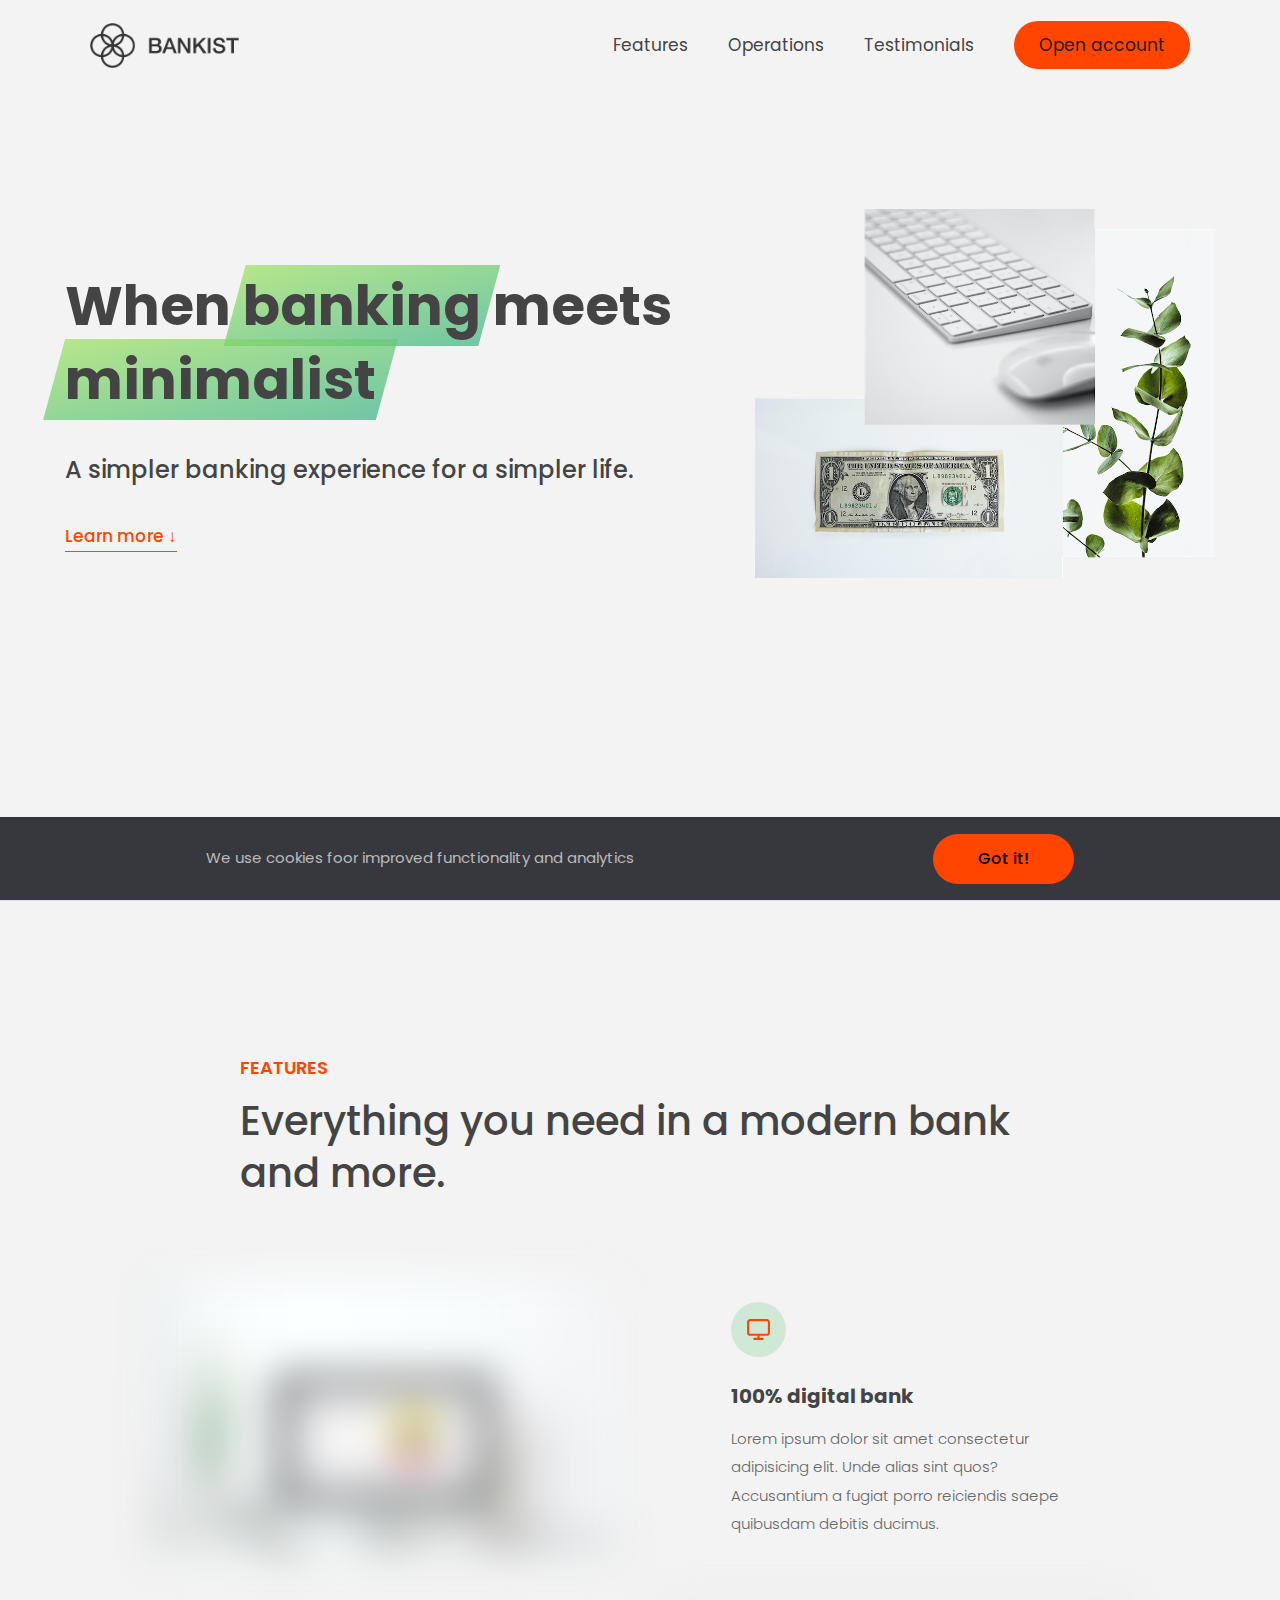
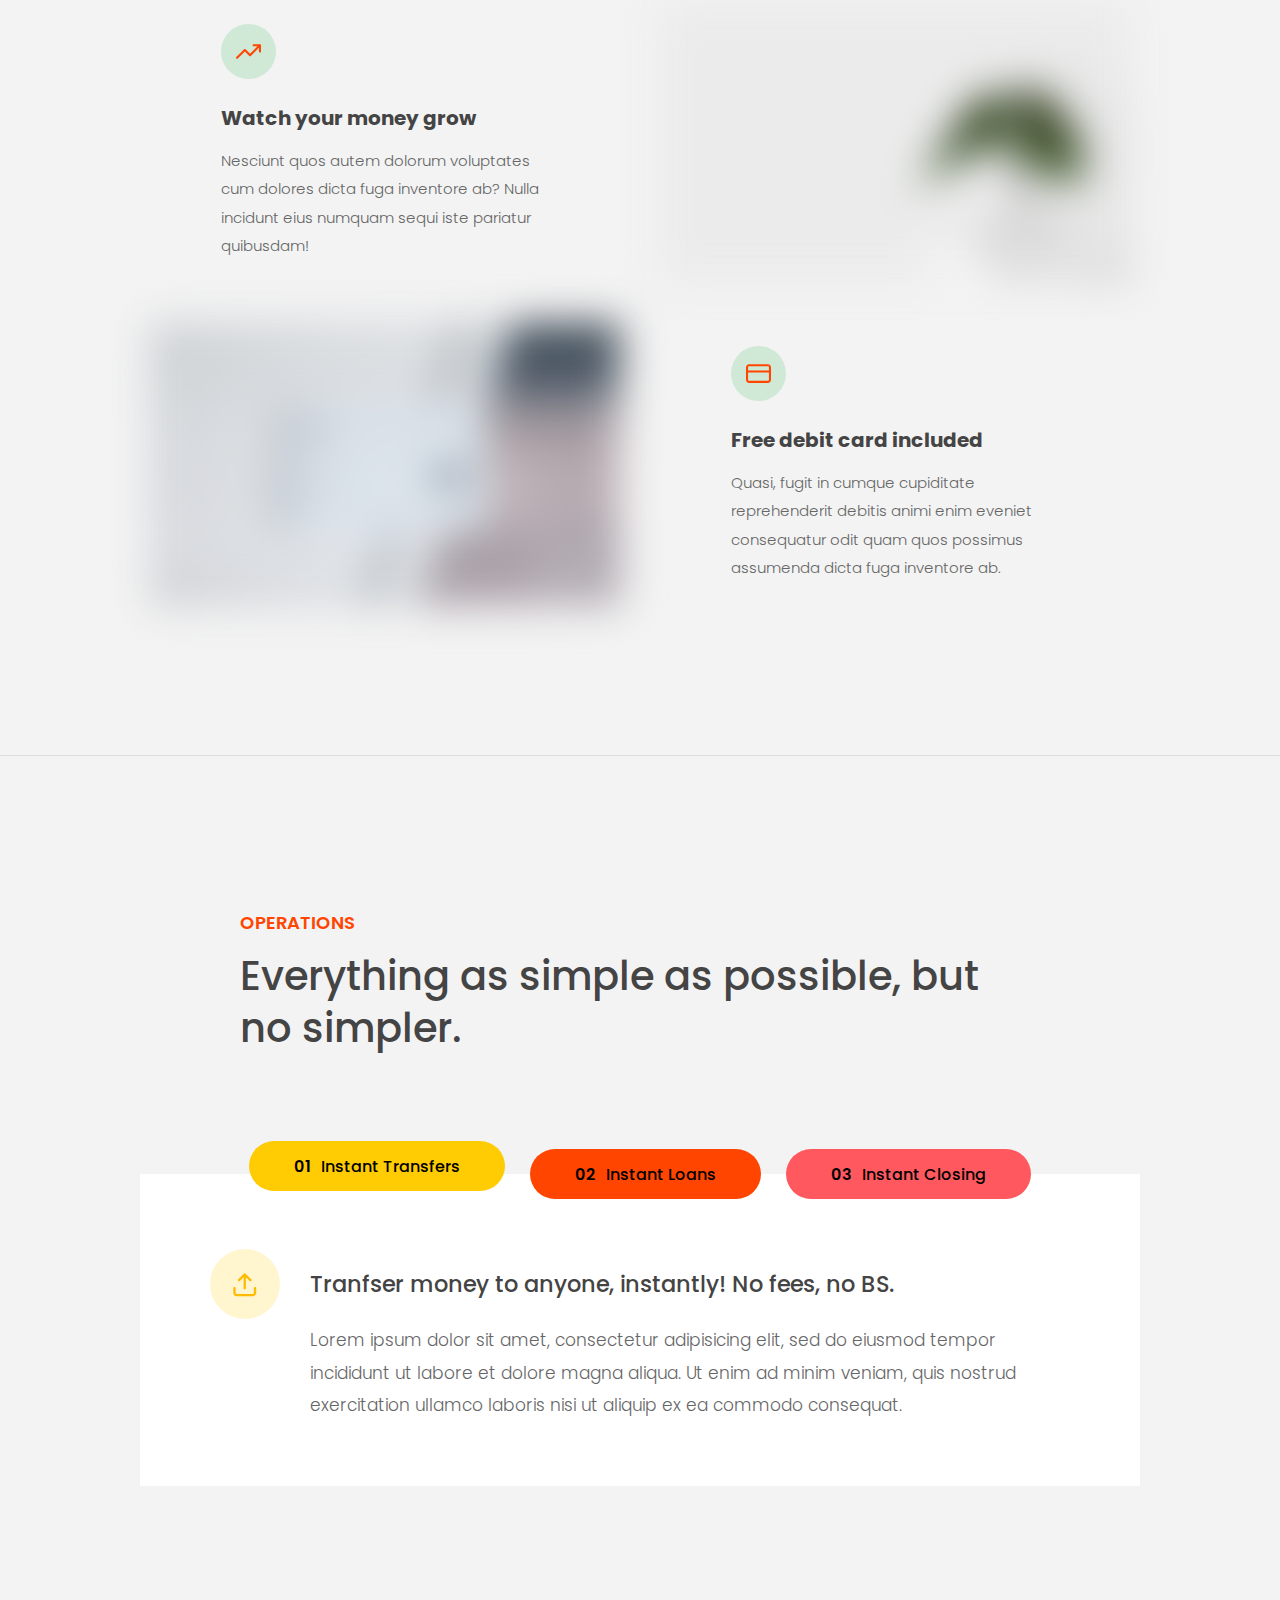
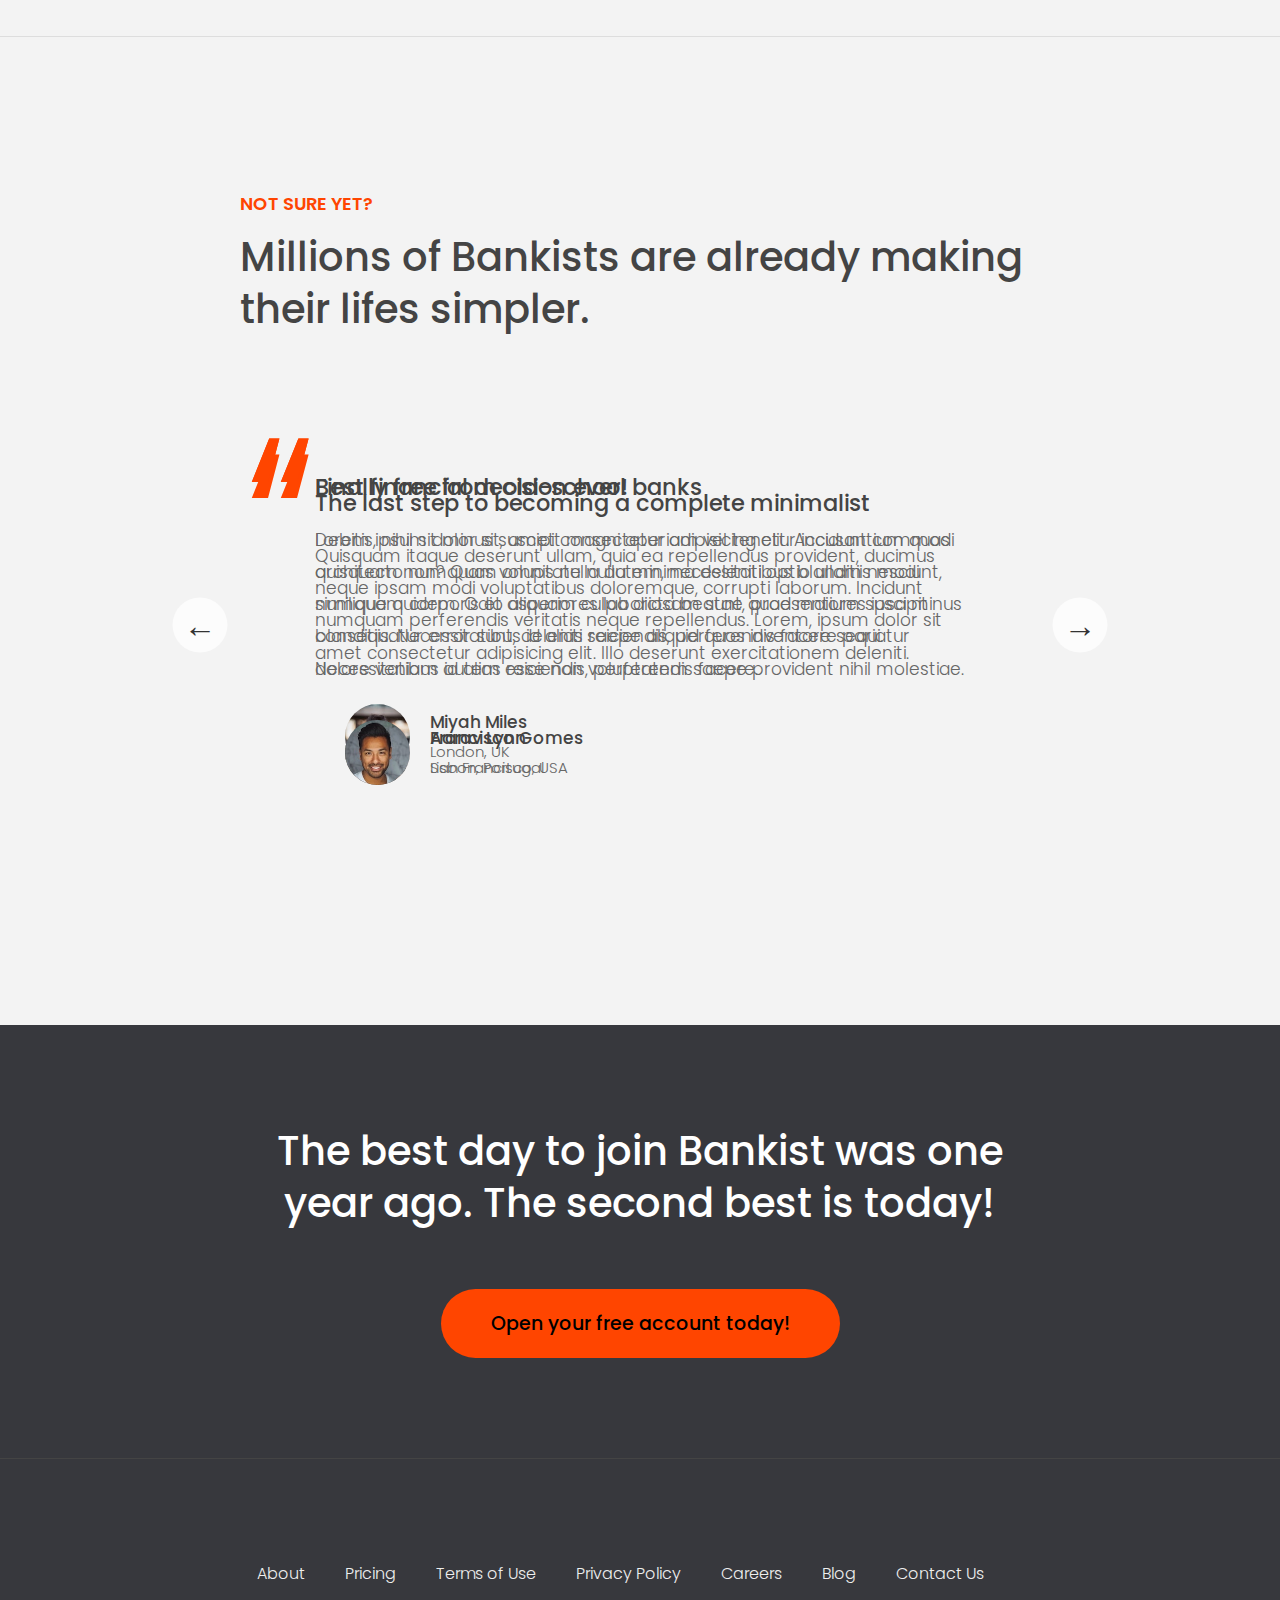
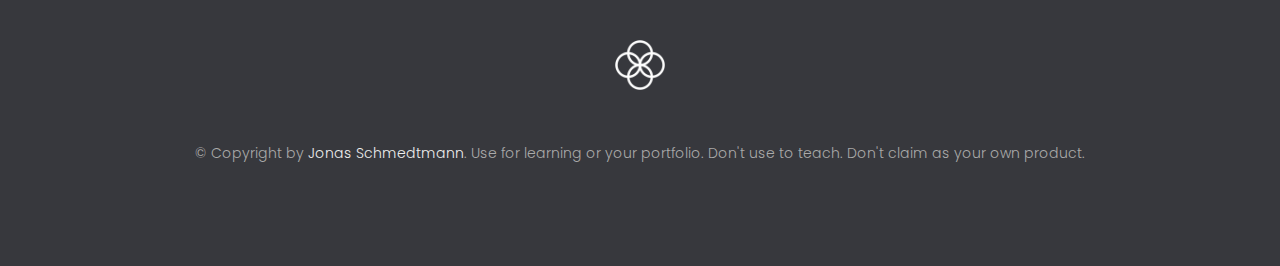
==== Bankist_website/index.html @ ef9509c8 "Adavanced DOM manipulation started" ====
<!DOCTYPE html>
<html lang="en">
  <head>
    <meta charset="UTF-8" />
    <meta name="viewport" content="width=device-width, initial-scale=1.0" />
    <meta http-equiv="X-UA-Compatible" content="ie=edge" />
    <link rel="shortcut icon" type="image/png" href="img/icon.png" />

    <link
      href="https://fonts.googleapis.com/css?family=Poppins:300,400,500,600&display=swap"
      rel="stylesheet"
    />
    <link rel="stylesheet" href="style.css" />
    <title>Bankist | When Banking meets Minimalist</title>
  </head>
  <body>
    <header class="header">
      <nav class="nav">
        <img
          src="img/logo.png"
          alt="Bankist logo"
          class="nav__logo"
          id="logo"
          designer="Ahmad"
          data-version-number="3.0"
        />
        <ul class="nav__links">
          <li class="nav__item">
            <a class="nav__link" href="#">Features</a>
          </li>
          <li class="nav__item">
            <a class="nav__link" href="#section--2">Operations</a>
          </li>
          <li class="nav__item">
            <a class="nav__link" href="#section--3">Testimonials</a>
          </li>
          <li class="nav__item">
            <a class="nav__link nav__link--btn btn--show-modal" href="#"
              >Open account</a
            >
          </li>
        </ul>
      </nav>

      <div class="header__title">
        <h1>
          When
          <!-- Green highlight effect -->
          <span class="highlight">banking</span>
          meets<br />
          <span class="highlight">minimalist</span>
        </h1>
        <h4>A simpler banking experience for a simpler life.</h4>
        <button class="btn--text btn--scroll-to">Learn more &DownArrow;</button>
        <img
          src="img/hero.png"
          class="header__img"
          alt="Minimalist bank items"
        />
      </div>
    </header>

    <section class="section" id="section--1">
      <div class="section__title">
        <h2 class="section__description">Features</h2>
        <h3 class="section__header">
          Everything you need in a modern bank and more.
        </h3>
      </div>

      <div class="features">
        <img
          src="img/digital-lazy.jpg"
          data-src="img/digital.jpg"
          alt="Computer"
          class="features__img lazy-img"
        />
        <div class="features__feature">
          <div class="features__icon">
            <svg>
              <use xlink:href="img/icons.svg#icon-monitor"></use>
            </svg>
          </div>
          <h5 class="features__header">100% digital bank</h5>
          <p>
            Lorem ipsum dolor sit amet consectetur adipisicing elit. Unde alias
            sint quos? Accusantium a fugiat porro reiciendis saepe quibusdam
            debitis ducimus.
          </p>
        </div>

        <div class="features__feature">
          <div class="features__icon">
            <svg>
              <use xlink:href="img/icons.svg#icon-trending-up"></use>
            </svg>
          </div>
          <h5 class="features__header">Watch your money grow</h5>
          <p>
            Nesciunt quos autem dolorum voluptates cum dolores dicta fuga
            inventore ab? Nulla incidunt eius numquam sequi iste pariatur
            quibusdam!
          </p>
        </div>
        <img
          src="img/grow-lazy.jpg"
          data-src="img/grow.jpg"
          alt="Plant"
          class="features__img lazy-img"
        />

        <img
          src="img/card-lazy.jpg"
          data-src="img/card.jpg"
          alt="Credit card"
          class="features__img lazy-img"
        />
        <div class="features__feature">
          <div class="features__icon">
            <svg>
              <use xlink:href="img/icons.svg#icon-credit-card"></use>
            </svg>
          </div>
          <h5 class="features__header">Free debit card included</h5>
          <p>
            Quasi, fugit in cumque cupiditate reprehenderit debitis animi enim
            eveniet consequatur odit quam quos possimus assumenda dicta fuga
            inventore ab.
          </p>
        </div>
      </div>
    </section>

    <section class="section" id="section--2">
      <div class="section__title">
        <h2 class="section__description">Operations</h2>
        <h3 class="section__header">
          Everything as simple as possible, but no simpler.
        </h3>
      </div>

      <div class="operations">
        <div class="operations__tab-container">
          <button
            class="btn operations__tab operations__tab--1 operations__tab--active"
            data-tab="1"
          >
            <span>01</span>Instant Transfers
          </button>
          <button class="btn operations__tab operations__tab--2" data-tab="2">
            <span>02</span>Instant Loans
          </button>
          <button class="btn operations__tab operations__tab--3" data-tab="3">
            <span>03</span>Instant Closing
          </button>
        </div>
        <div
          class="operations__content operations__content--1 operations__content--active"
        >
          <div class="operations__icon operations__icon--1">
            <svg>
              <use xlink:href="img/icons.svg#icon-upload"></use>
            </svg>
          </div>
          <h5 class="operations__header">
            Tranfser money to anyone, instantly! No fees, no BS.
          </h5>
          <p>
            Lorem ipsum dolor sit amet, consectetur adipisicing elit, sed do
            eiusmod tempor incididunt ut labore et dolore magna aliqua. Ut enim
            ad minim veniam, quis nostrud exercitation ullamco laboris nisi ut
            aliquip ex ea commodo consequat.
          </p>
        </div>

        <div class="operations__content operations__content--2">
          <div class="operations__icon operations__icon--2">
            <svg>
              <use xlink:href="img/icons.svg#icon-home"></use>
            </svg>
          </div>
          <h5 class="operations__header">
            Buy a home or make your dreams come true, with instant loans.
          </h5>
          <p>
            Duis aute irure dolor in reprehenderit in voluptate velit esse
            cillum dolore eu fugiat nulla pariatur. Excepteur sint occaecat
            cupidatat non proident, sunt in culpa qui officia deserunt mollit
            anim id est laborum.
          </p>
        </div>
        <div class="operations__content operations__content--3">
          <div class="operations__icon operations__icon--3">
            <svg>
              <use xlink:href="img/icons.svg#icon-user-x"></use>
            </svg>
          </div>
          <h5 class="operations__header">
            No longer need your account? No problem! Close it instantly.
          </h5>
          <p>
            Excepteur sint occaecat cupidatat non proident, sunt in culpa qui
            officia deserunt mollit anim id est laborum. Ut enim ad minim
            veniam, quis nostrud exercitation ullamco laboris nisi ut aliquip ex
            ea commodo consequat.
          </p>
        </div>
      </div>
    </section>

    <section class="section" id="section--3">
      <div class="section__title section__title--testimonials">
        <h2 class="section__description">Not sure yet?</h2>
        <h3 class="section__header">
          Millions of Bankists are already making their lifes simpler.
        </h3>
      </div>

      <div class="slider">
        <div class="slide slide--1">
          <div class="testimonial">
            <h5 class="testimonial__header">Best financial decision ever!</h5>
            <blockquote class="testimonial__text">
              Lorem ipsum dolor sit, amet consectetur adipisicing elit.
              Accusantium quas quisquam non? Quas voluptate nulla minima
              deleniti optio ullam nesciunt, numquam corporis et asperiores
              laboriosam sunt, praesentium suscipit blanditiis. Necessitatibus
              id alias reiciendis, perferendis facere pariatur dolore veniam
              autem esse non voluptatem saepe provident nihil molestiae.
            </blockquote>
            <address class="testimonial__author">
              <img src="img/user-1.jpg" alt="" class="testimonial__photo" />
              <h6 class="testimonial__name">Aarav Lynn</h6>
              <p class="testimonial__location">San Francisco, USA</p>
            </address>
          </div>
        </div>

        <div class="slide slide--2">
          <div class="testimonial">
            <h5 class="testimonial__header">
              The last step to becoming a complete minimalist
            </h5>
            <blockquote class="testimonial__text">
              Quisquam itaque deserunt ullam, quia ea repellendus provident,
              ducimus neque ipsam modi voluptatibus doloremque, corrupti
              laborum. Incidunt numquam perferendis veritatis neque repellendus.
              Lorem, ipsum dolor sit amet consectetur adipisicing elit. Illo
              deserunt exercitationem deleniti.
            </blockquote>
            <address class="testimonial__author">
              <img src="img/user-2.jpg" alt="" class="testimonial__photo" />
              <h6 class="testimonial__name">Miyah Miles</h6>
              <p class="testimonial__location">London, UK</p>
            </address>
          </div>
        </div>

        <div class="slide slide--3">
          <div class="testimonial">
            <h5 class="testimonial__header">
              Finally free from old-school banks
            </h5>
            <blockquote class="testimonial__text">
              Debitis, nihil sit minus suscipit magni aperiam vel tenetur
              incidunt commodi architecto numquam omnis nulla autem,
              necessitatibus blanditiis modi similique quidem. Odio aliquam
              culpa dicta beatae quod maiores ipsa minus consequatur error sunt,
              deleniti saepe aliquid quos inventore sequi. Necessitatibus id
              alias reiciendis, perferendis facere.
            </blockquote>
            <address class="testimonial__author">
              <img src="img/user-3.jpg" alt="" class="testimonial__photo" />
              <h6 class="testimonial__name">Francisco Gomes</h6>
              <p class="testimonial__location">Lisbon, Portugal</p>
            </address>
          </div>
        </div>

        <!-- <div class="slide"><img src="img/img-1.jpg" alt="Photo 1" /></div>
        <div class="slide"><img src="img/img-2.jpg" alt="Photo 2" /></div>
        <div class="slide"><img src="img/img-3.jpg" alt="Photo 3" /></div>
        <div class="slide"><img src="img/img-4.jpg" alt="Photo 4" /></div> -->
        <button class="slider__btn slider__btn--left">&larr;</button>
        <button class="slider__btn slider__btn--right">&rarr;</button>
        <div class="dots"></div>
      </div>
    </section>

    <section class="section section--sign-up">
      <div class="section__title">
        <h3 class="section__header">
          The best day to join Bankist was one year ago. The second best is
          today!
        </h3>
      </div>
      <button class="btn btn--show-modal">Open your free account today!</button>
    </section>

    <footer class="footer">
      <ul class="footer__nav">
        <li class="footer__item">
          <a class="footer__link" href="#">About</a>
        </li>
        <li class="footer__item">
          <a class="footer__link" href="#">Pricing</a>
        </li>
        <li class="footer__item">
          <a class="footer__link" href="#">Terms of Use</a>
        </li>
        <li class="footer__item">
          <a class="footer__link" href="#">Privacy Policy</a>
        </li>
        <li class="footer__item">
          <a class="footer__link" href="#">Careers</a>
        </li>
        <li class="footer__item">
          <a class="footer__link" href="#">Blog</a>
        </li>
        <li class="footer__item">
          <a class="footer__link" href="#">Contact Us</a>
        </li>
      </ul>
      <img src="img/icon.png" alt="Logo" class="footer__logo" />
      <p class="footer__copyright">
        &copy; Copyright by
        <a
          class="footer__link twitter-link"
          target="_blank"
          href="https://twitter.com/jonasschmedtman"
          >Jonas Schmedtmann</a
        >. Use for learning or your portfolio. Don't use to teach. Don't claim
        as your own product.
      </p>
    </footer>

    <div class="modal hidden">
      <button class="btn--close-modal">&times;</button>
      <h2 class="modal__header">
        Open your bank account <br />
        in just <span class="highlight">5 minutes</span>
      </h2>
      <form class="modal__form">
        <label>First Name</label>
        <input type="text" />
        <label>Last Name</label>
        <input type="text" />
        <label>Email Address</label>
        <input type="email" />
        <button class="btn">Next step &rarr;</button>
      </form>
    </div>
    <div class="overlay hidden"></div>

    <script src="script.js"></script>
  </body>
</html>
---- Bankist_website/style.css ----
/* The page is NOT responsive. You can implement responsiveness yourself if you wanna have some fun 😃 */

:root {
  --color-primary: #5ec576;
  --color-secondary: #ffcb03;
  --color-tertiary: #ff585f;
  --color-primary-darker: #4bbb7d;
  --color-secondary-darker: #ffbb00;
  --color-tertiary-darker: #fd424b;
  --color-primary-opacity: #5ec5763a;
  --color-secondary-opacity: #ffcd0331;
  --color-tertiary-opacity: #ff58602d;
  --gradient-primary: linear-gradient(to top left, #39b385, #9be15d);
  --gradient-secondary: linear-gradient(to top left, #ffb003, #ffcb03);
}

* {
  margin: 0;
  padding: 0;
  box-sizing: inherit;
}

html {
  font-size: 62.5%;
  box-sizing: border-box;
}

body {
  font-family: 'Poppins', sans-serif;
  font-weight: 300;
  color: #444;
  line-height: 1.9;
  background-color: #f3f3f3;
}

/* GENERAL ELEMENTS */
.section {
  padding: 15rem 3rem;
  border-top: 1px solid #ddd;

  transition: transform 1s, opacity 1s;
}

.section--hidden {
  opacity: 0;
  transform: translateY(8rem);
}

.section__title {
  max-width: 80rem;
  margin: 0 auto 8rem auto;
}

.section__description {
  font-size: 1.8rem;
  font-weight: 600;
  text-transform: uppercase;
  color: var(--color-primary);
  margin-bottom: 1rem;
}

.section__header {
  font-size: 4rem;
  line-height: 1.3;
  font-weight: 500;
}

.btn {
  display: inline-block;
  background-color: var(--color-primary);
  font-size: 1.6rem;
  font-family: inherit;
  font-weight: 500;
  border: none;
  padding: 1.25rem 4.5rem;
  border-radius: 10rem;
  cursor: pointer;
  transition: all 0.3s;
}

.btn:hover {
  background-color: var(--color-primary-darker);
}

.btn--text {
  display: inline-block;
  background: none;
  font-size: 1.7rem;
  font-family: inherit;
  font-weight: 500;
  color: var(--color-primary);
  border: none;
  border-bottom: 1px solid currentColor;
  padding-bottom: 2px;
  cursor: pointer;
  transition: all 0.3s;
}

p {
  color: #666;
}

/* This is BAD for accessibility! Don't do in the real world! */
button:focus {
  outline: none;
}

img {
  transition: filter 0.5s;
}

.lazy-img {
  filter: blur(20px);
}

/* NAVIGATION */
.nav {
  display: flex;
  justify-content: space-between;
  align-items: center;
  height: 9rem;
  width: 100%;
  padding: 0 6rem;
  z-index: 100;
}

/* nav and stickly class at the same time */
.nav.sticky {
  position: fixed;
  background-color: rgba(255, 255, 255, 0.95);
}

.nav__logo {
  height: 4.5rem;
  transition: all 0.3s;
}

.nav__links {
  display: flex;
  align-items: center;
  list-style: none;
}

.nav__item {
  margin-left: 4rem;
}

.nav__link:link,
.nav__link:visited {
  font-size: 1.7rem;
  font-weight: 400;
  color: inherit;
  text-decoration: none;
  display: block;
  transition: all 0.3s;
}

.nav__link--btn:link,
.nav__link--btn:visited {
  padding: 0.8rem 2.5rem;
  border-radius: 3rem;
  background-color: var(--color-primary);
  color: #222;
}

.nav__link--btn:hover,
.nav__link--btn:active {
  color: inherit;
  background-color: var(--color-primary-darker);
  color: #333;
}

/* HEADER */
.header {
  padding: 0 3rem;
  height: 100vh;
  display: flex;
  flex-direction: column;
  align-items: center;
}

.header__title {
  flex: 1;

  max-width: 115rem;
  display: grid;
  grid-template-columns: 3fr 2fr;
  row-gap: 3rem;
  align-content: center;
  justify-content: center;

  align-items: start;
  justify-items: start;
}

h1 {
  font-size: 5.5rem;
  line-height: 1.35;
}

h4 {
  font-size: 2.4rem;
  font-weight: 500;
}

.header__img {
  width: 100%;
  grid-column: 2 / 3;
  grid-row: 1 / span 4;
  transform: translateY(-6rem);
}

.highlight {
  position: relative;
}

.highlight::after {
  display: block;
  content: '';
  position: absolute;
  bottom: 0;
  left: 0;
  height: 100%;
  width: 100%;
  z-index: -1;
  opacity: 0.7;
  transform: scale(1.07, 1.05) skewX(-15deg);
  background-image: var(--gradient-primary);
}

/* FEATURES */
.features {
  display: grid;
  grid-template-columns: 1fr 1fr;
  gap: 4rem;
  margin: 0 12rem;
}

.features__img {
  width: 100%;
}

.features__feature {
  align-self: center;
  justify-self: center;
  width: 70%;
  font-size: 1.5rem;
}

.features__icon {
  display: flex;
  align-items: center;
  justify-content: center;
  background-color: var(--color-primary-opacity);
  height: 5.5rem;
  width: 5.5rem;
  border-radius: 50%;
  margin-bottom: 2rem;
}

.features__icon svg {
  height: 2.5rem;
  width: 2.5rem;
  fill: var(--color-primary);
}

.features__header {
  font-size: 2rem;
  margin-bottom: 1rem;
}

/* OPERATIONS */
.operations {
  max-width: 100rem;
  margin: 12rem auto 0 auto;

  background-color: #fff;
}

.operations__tab-container {
  display: flex;
  justify-content: center;
}

.operations__tab {
  margin-right: 2.5rem;
  transform: translateY(-50%);
}

.operations__tab span {
  margin-right: 1rem;
  font-weight: 600;
  display: inline-block;
}

.operations__tab--1 {
  background-color: var(--color-secondary);
}

.operations__tab--1:hover {
  background-color: var(--color-secondary-darker);
}

.operations__tab--3 {
  background-color: var(--color-tertiary);
  margin: 0;
}

.operations__tab--3:hover {
  background-color: var(--color-tertiary-darker);
}

.operations__tab--active {
  transform: translateY(-66%);
}

.operations__content {
  display: none;

  /* JUST PRESENTATIONAL */
  font-size: 1.7rem;
  padding: 2.5rem 7rem 6.5rem 7rem;
}

.operations__content--active {
  display: grid;
  grid-template-columns: 7rem 1fr;
  column-gap: 3rem;
  row-gap: 0.5rem;
}

.operations__header {
  font-size: 2.25rem;
  font-weight: 500;
  align-self: center;
}

.operations__icon {
  display: flex;
  align-items: center;
  justify-content: center;
  height: 7rem;
  width: 7rem;
  border-radius: 50%;
}

.operations__icon svg {
  height: 2.75rem;
  width: 2.75rem;
}

.operations__content p {
  grid-column: 2;
}

.operations__icon--1 {
  background-color: var(--color-secondary-opacity);
}
.operations__icon--2 {
  background-color: var(--color-primary-opacity);
}
.operations__icon--3 {
  background-color: var(--color-tertiary-opacity);
}
.operations__icon--1 svg {
  fill: var(--color-secondary-darker);
}
.operations__icon--2 svg {
  fill: var(--color-primary);
}
.operations__icon--3 svg {
  fill: var(--color-tertiary);
}

/* SLIDER */
.slider {
  max-width: 100rem;
  height: 50rem;
  margin: 0 auto;
  position: relative;

  /* IN THE END */
  overflow: hidden;
}

.slide {
  position: absolute;
  top: 0;
  width: 100%;
  height: 50rem;

  display: flex;
  align-items: center;
  justify-content: center;

  /* THIS creates the animation! */
  transition: transform 1s;
}

.slide > img {
  /* Only for images that have different size than slide */
  width: 100%;
  height: 100%;
  object-fit: cover;
}

.slider__btn {
  position: absolute;
  top: 50%;
  z-index: 10;

  border: none;
  background: rgba(255, 255, 255, 0.7);
  font-family: inherit;
  color: #333;
  border-radius: 50%;
  height: 5.5rem;
  width: 5.5rem;
  font-size: 3.25rem;
  cursor: pointer;
}

.slider__btn--left {
  left: 6%;
  transform: translate(-50%, -50%);
}

.slider__btn--right {
  right: 6%;
  transform: translate(50%, -50%);
}

.dots {
  position: absolute;
  bottom: 5%;
  left: 50%;
  transform: translateX(-50%);
  display: flex;
}

.dots__dot {
  border: none;
  background-color: #b9b9b9;
  opacity: 0.7;
  height: 1rem;
  width: 1rem;
  border-radius: 50%;
  margin-right: 1.75rem;
  cursor: pointer;
  transition: all 0.5s;

  /* Only necessary when overlying images */
  /* box-shadow: 0 0.6rem 1.5rem rgba(0, 0, 0, 0.7); */
}

.dots__dot:last-child {
  margin: 0;
}

.dots__dot--active {
  /* background-color: #fff; */
  background-color: #888;
  opacity: 1;
}

/* TESTIMONIALS */
.testimonial {
  width: 65%;
  position: relative;
}

.testimonial::before {
  content: '\201C';
  position: absolute;
  top: -5.7rem;
  left: -6.8rem;
  line-height: 1;
  font-size: 20rem;
  font-family: inherit;
  color: var(--color-primary);
  z-index: -1;
}

.testimonial__header {
  font-size: 2.25rem;
  font-weight: 500;
  margin-bottom: 1.5rem;
}

.testimonial__text {
  font-size: 1.7rem;
  margin-bottom: 3.5rem;
  color: #666;
}

.testimonial__author {
  margin-left: 3rem;
  font-style: normal;

  display: grid;
  grid-template-columns: 6.5rem 1fr;
  column-gap: 2rem;
}

.testimonial__photo {
  grid-row: 1 / span 2;
  width: 6.5rem;
  border-radius: 50%;
}

.testimonial__name {
  font-size: 1.7rem;
  font-weight: 500;
  align-self: end;
  margin: 0;
}

.testimonial__location {
  font-size: 1.5rem;
}

.section__title--testimonials {
  margin-bottom: 4rem;
}

/* SIGNUP */
.section--sign-up {
  background-color: #37383d;
  border-top: none;
  border-bottom: 1px solid #444;
  text-align: center;
  padding: 10rem 3rem;
}

.section--sign-up .section__header {
  color: #fff;
  text-align: center;
}

.section--sign-up .section__title {
  margin-bottom: 6rem;
}

.section--sign-up .btn {
  font-size: 1.9rem;
  padding: 2rem 5rem;
}

/* FOOTER */
.footer {
  padding: 10rem 3rem;
  background-color: #37383d;
}

.footer__nav {
  list-style: none;
  display: flex;
  justify-content: center;
  margin-bottom: 5rem;
}

.footer__item {
  margin-right: 4rem;
}

.footer__link {
  font-size: 1.6rem;
  color: #eee;
  text-decoration: none;
}

.footer__logo {
  height: 5rem;
  display: block;
  margin: 0 auto;
  margin-bottom: 5rem;
}

.footer__copyright {
  font-size: 1.4rem;
  color: #aaa;
  text-align: center;
}

.footer__copyright .footer__link {
  font-size: 1.4rem;
}

/* MODAL WINDOW */
.modal {
  position: fixed;
  top: 50%;
  left: 50%;
  transform: translate(-50%, -50%);
  max-width: 60rem;
  background-color: #f3f3f3;
  padding: 5rem 6rem;
  box-shadow: 0 4rem 6rem rgba(0, 0, 0, 0.3);
  z-index: 1000;
  transition: all 0.5s;
}

.overlay {
  position: fixed;
  top: 0;
  left: 0;
  width: 100%;
  height: 100%;
  background-color: rgba(0, 0, 0, 0.5);
  backdrop-filter: blur(4px);
  z-index: 100;
  transition: all 0.5s;
}

.modal__header {
  font-size: 3.25rem;
  margin-bottom: 4.5rem;
  line-height: 1.5;
}

.modal__form {
  margin: 0 3rem;
  display: grid;
  grid-template-columns: 1fr 2fr;
  align-items: center;
  gap: 2.5rem;
}

.modal__form label {
  font-size: 1.7rem;
  font-weight: 500;
}

.modal__form input {
  font-size: 1.7rem;
  padding: 1rem 1.5rem;
  border: 1px solid #ddd;
  border-radius: 0.5rem;
}

.modal__form button {
  grid-column: 1 / span 2;
  justify-self: center;
  margin-top: 1rem;
}

.btn--close-modal {
  font-family: inherit;
  color: inherit;
  position: absolute;
  top: 0.5rem;
  right: 2rem;
  font-size: 4rem;
  cursor: pointer;
  border: none;
  background: none;
}

.hidden {
  visibility: hidden;
  opacity: 0;
}

/* COOKIE MESSAGE */
.cookie-message {
  display: flex;
  align-items: center;
  justify-content: space-evenly;
  width: 100%;
  background-color: white;
  color: #bbb;
  font-size: 1.5rem;
  font-weight: 400;
}
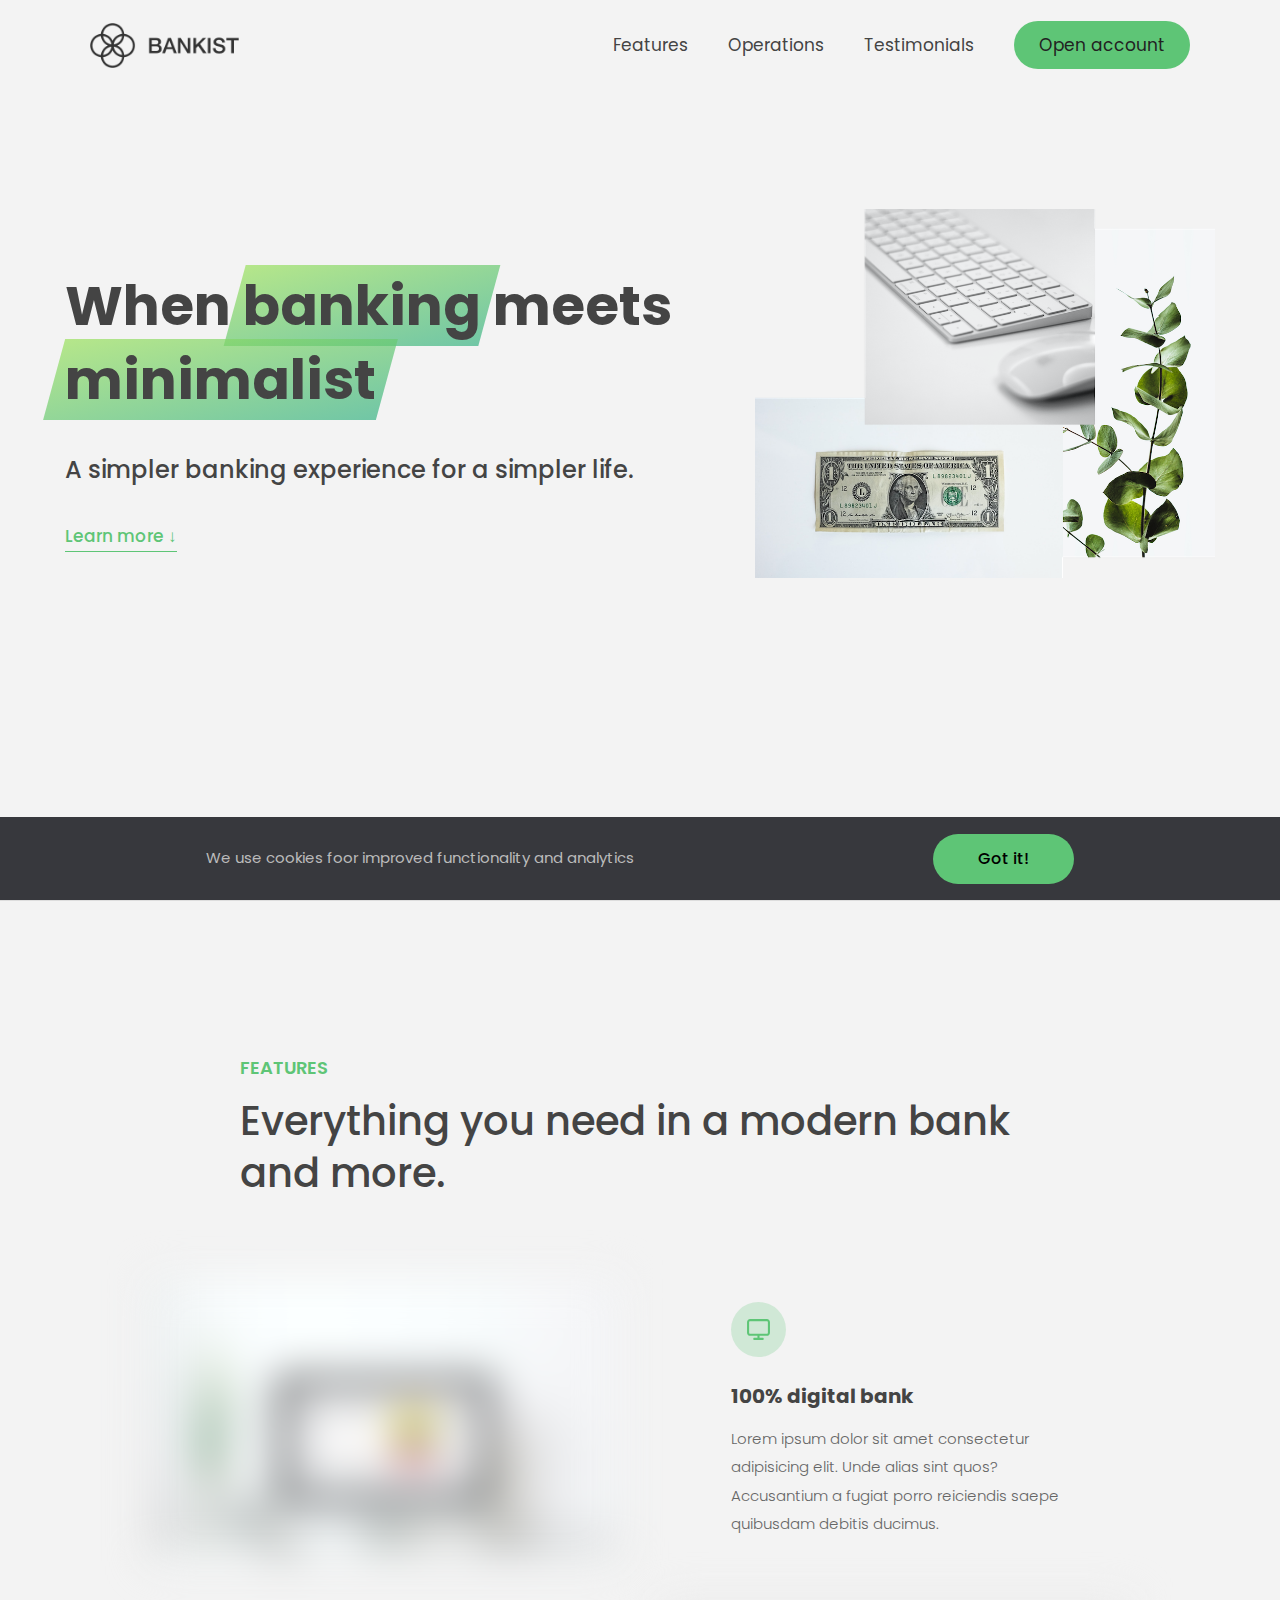
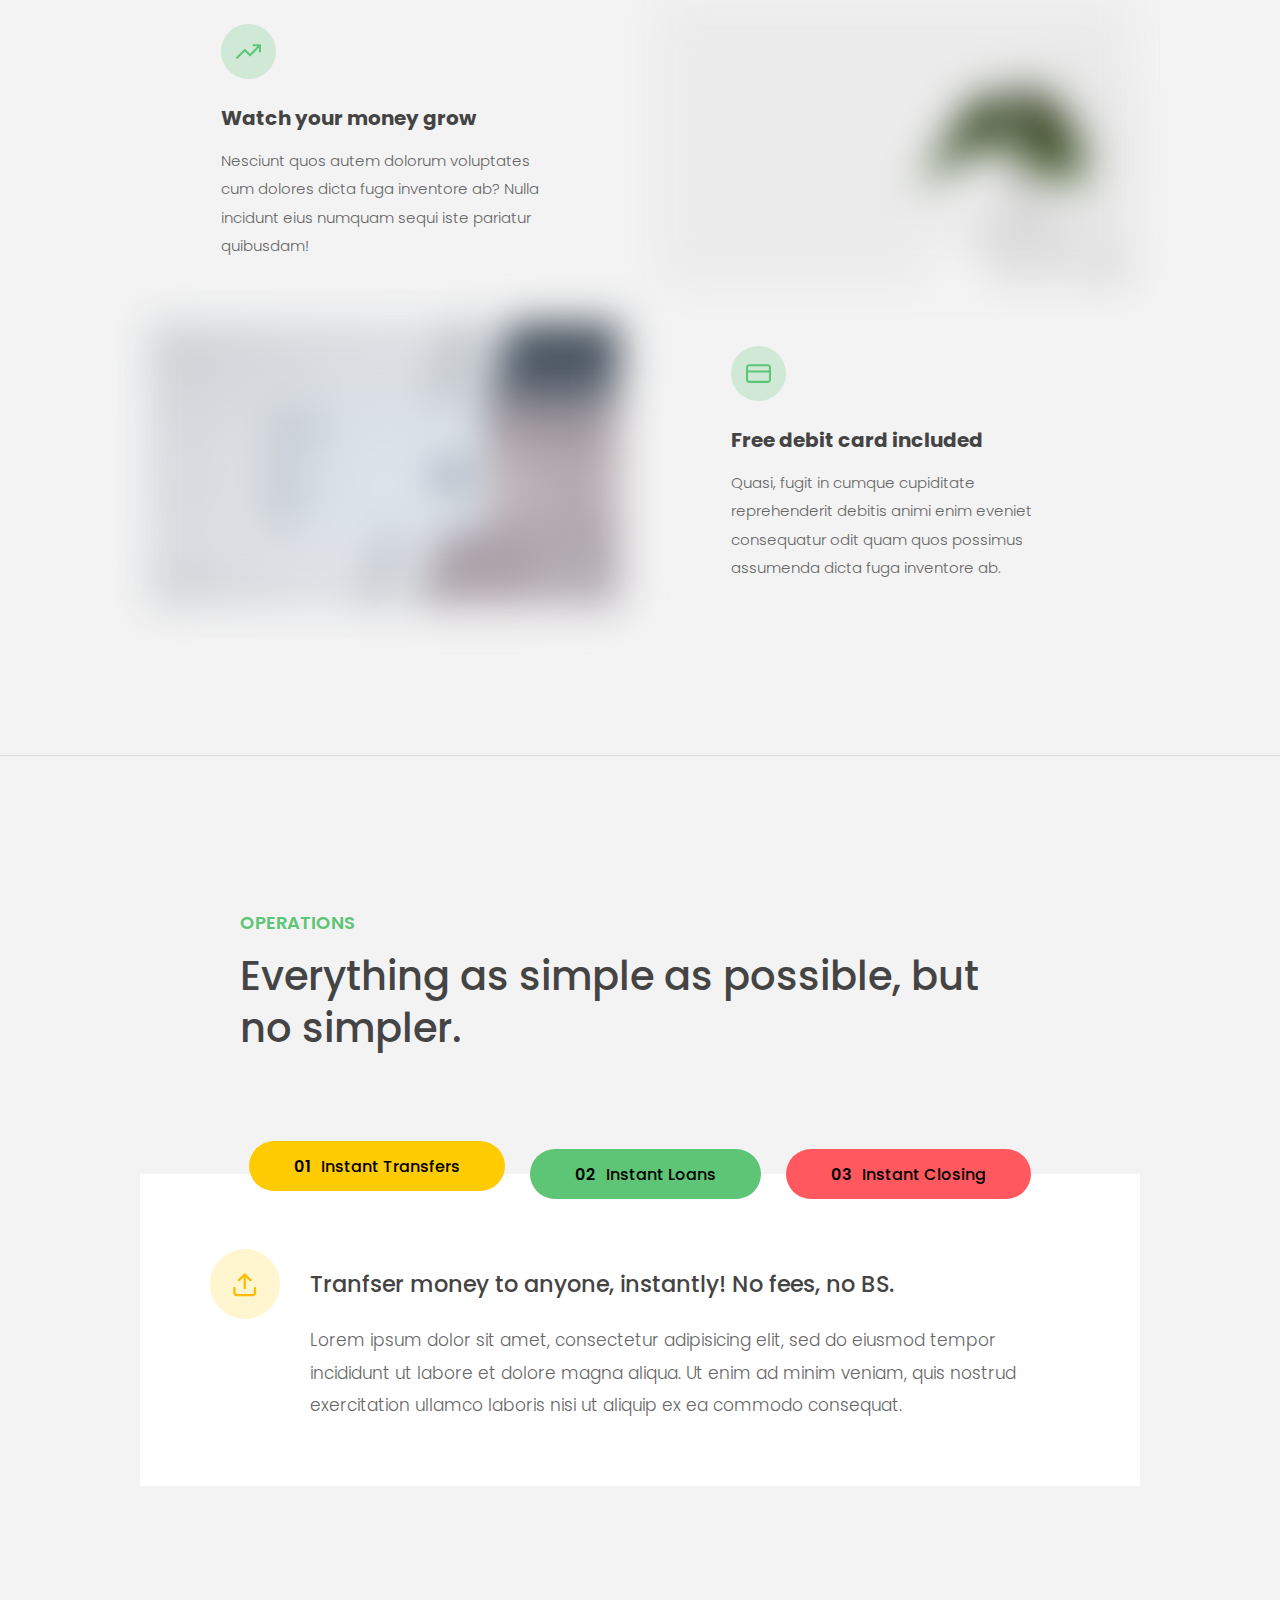
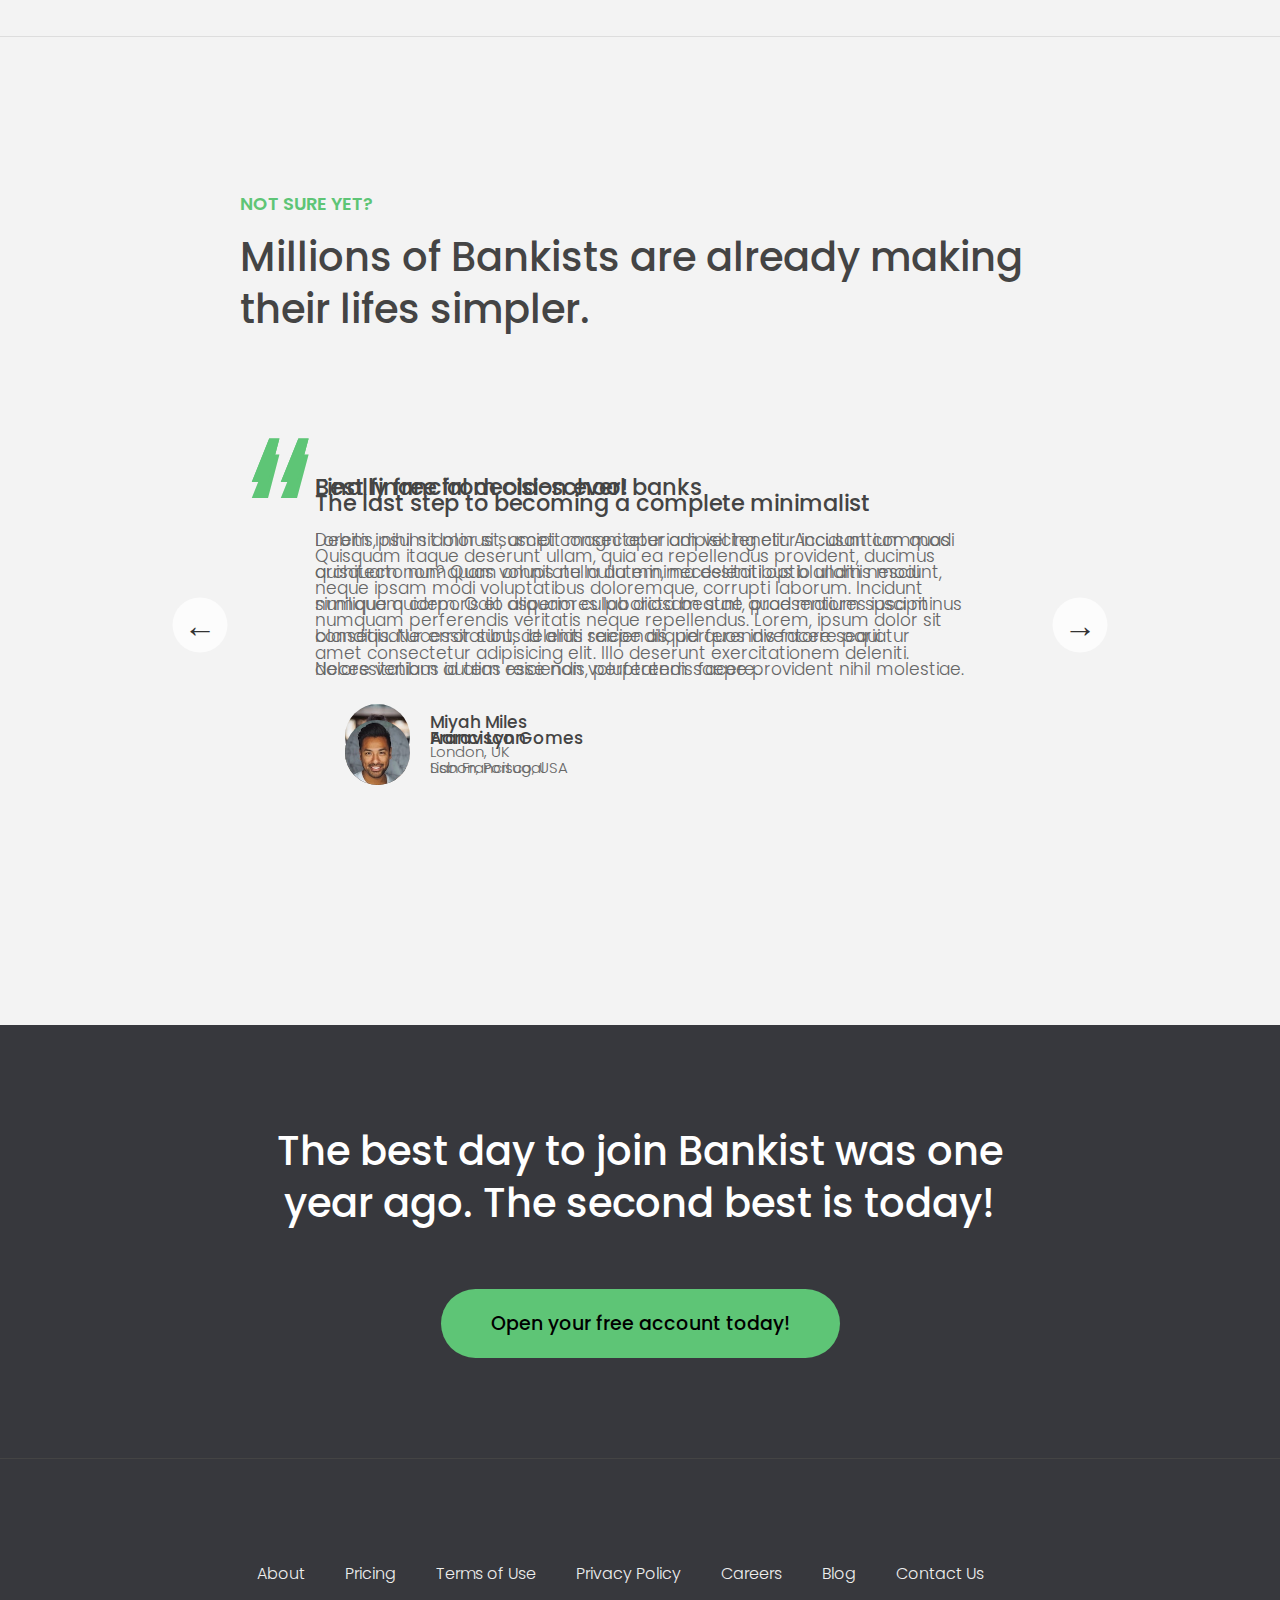
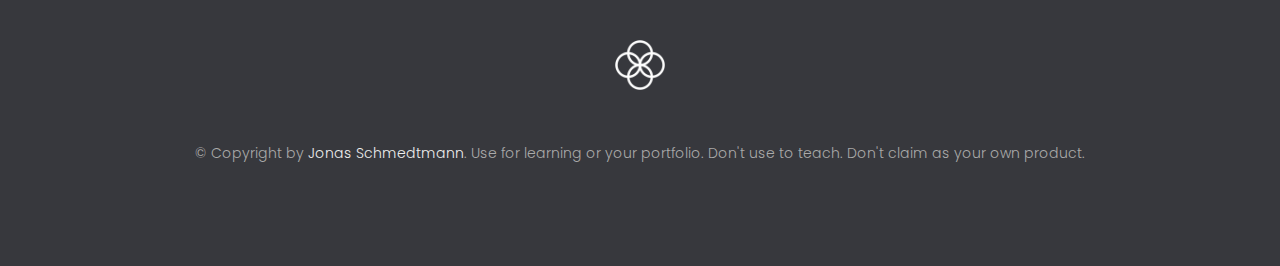
==== commit 8b6fa7a0: "advance dom manipulation" ====
--- a/Bankist_website/index.html
+++ b/Bankist_website/index.html
@@ -1,357 +1,321 @@
 <!DOCTYPE html>
 <html lang="en">
-  <head>
-    <meta charset="UTF-8" />
-    <meta name="viewport" content="width=device-width, initial-scale=1.0" />
-    <meta http-equiv="X-UA-Compatible" content="ie=edge" />
-    <link rel="shortcut icon" type="image/png" href="img/icon.png" />
-
-    <link
-      href="https://fonts.googleapis.com/css?family=Poppins:300,400,500,600&display=swap"
-      rel="stylesheet"
-    />
-    <link rel="stylesheet" href="style.css" />
-    <title>Bankist | When Banking meets Minimalist</title>
-  </head>
-  <body>
-    <header class="header">
-      <nav class="nav">
-        <img
-          src="img/logo.png"
-          alt="Bankist logo"
-          class="nav__logo"
-          id="logo"
-          designer="Ahmad"
-          data-version-number="3.0"
-        />
-        <ul class="nav__links">
-          <li class="nav__item">
-            <a class="nav__link" href="#">Features</a>
-          </li>
-          <li class="nav__item">
-            <a class="nav__link" href="#section--2">Operations</a>
-          </li>
-          <li class="nav__item">
-            <a class="nav__link" href="#section--3">Testimonials</a>
-          </li>
-          <li class="nav__item">
-            <a class="nav__link nav__link--btn btn--show-modal" href="#"
-              >Open account</a
-            >
-          </li>
-        </ul>
-      </nav>
-
-      <div class="header__title">
-        <h1>
-          When
-          <!-- Green highlight effect -->
-          <span class="highlight">banking</span>
-          meets<br />
-          <span class="highlight">minimalist</span>
-        </h1>
-        <h4>A simpler banking experience for a simpler life.</h4>
-        <button class="btn--text btn--scroll-to">Learn more &DownArrow;</button>
-        <img
-          src="img/hero.png"
-          class="header__img"
-          alt="Minimalist bank items"
-        />
-      </div>
-    </header>
-
-    <section class="section" id="section--1">
-      <div class="section__title">
-        <h2 class="section__description">Features</h2>
-        <h3 class="section__header">
-          Everything you need in a modern bank and more.
-        </h3>
-      </div>
-
-      <div class="features">
-        <img
-          src="img/digital-lazy.jpg"
-          data-src="img/digital.jpg"
-          alt="Computer"
-          class="features__img lazy-img"
-        />
-        <div class="features__feature">
-          <div class="features__icon">
-            <svg>
-              <use xlink:href="img/icons.svg#icon-monitor"></use>
-            </svg>
-          </div>
-          <h5 class="features__header">100% digital bank</h5>
-          <p>
-            Lorem ipsum dolor sit amet consectetur adipisicing elit. Unde alias
-            sint quos? Accusantium a fugiat porro reiciendis saepe quibusdam
-            debitis ducimus.
-          </p>
-        </div>
-
-        <div class="features__feature">
-          <div class="features__icon">
-            <svg>
-              <use xlink:href="img/icons.svg#icon-trending-up"></use>
-            </svg>
-          </div>
-          <h5 class="features__header">Watch your money grow</h5>
-          <p>
-            Nesciunt quos autem dolorum voluptates cum dolores dicta fuga
-            inventore ab? Nulla incidunt eius numquam sequi iste pariatur
-            quibusdam!
-          </p>
-        </div>
-        <img
-          src="img/grow-lazy.jpg"
-          data-src="img/grow.jpg"
-          alt="Plant"
-          class="features__img lazy-img"
-        />
-
-        <img
-          src="img/card-lazy.jpg"
-          data-src="img/card.jpg"
-          alt="Credit card"
-          class="features__img lazy-img"
-        />
-        <div class="features__feature">
-          <div class="features__icon">
-            <svg>
-              <use xlink:href="img/icons.svg#icon-credit-card"></use>
-            </svg>
-          </div>
-          <h5 class="features__header">Free debit card included</h5>
-          <p>
-            Quasi, fugit in cumque cupiditate reprehenderit debitis animi enim
-            eveniet consequatur odit quam quos possimus assumenda dicta fuga
-            inventore ab.
-          </p>
-        </div>
-      </div>
-    </section>
-
-    <section class="section" id="section--2">
-      <div class="section__title">
-        <h2 class="section__description">Operations</h2>
-        <h3 class="section__header">
-          Everything as simple as possible, but no simpler.
-        </h3>
-      </div>
-
-      <div class="operations">
-        <div class="operations__tab-container">
-          <button
-            class="btn operations__tab operations__tab--1 operations__tab--active"
-            data-tab="1"
-          >
-            <span>01</span>Instant Transfers
-          </button>
-          <button class="btn operations__tab operations__tab--2" data-tab="2">
-            <span>02</span>Instant Loans
-          </button>
-          <button class="btn operations__tab operations__tab--3" data-tab="3">
-            <span>03</span>Instant Closing
-          </button>
-        </div>
-        <div
-          class="operations__content operations__content--1 operations__content--active"
-        >
-          <div class="operations__icon operations__icon--1">
-            <svg>
-              <use xlink:href="img/icons.svg#icon-upload"></use>
-            </svg>
-          </div>
-          <h5 class="operations__header">
-            Tranfser money to anyone, instantly! No fees, no BS.
+
+<head>
+  <meta charset="UTF-8" />
+  <meta name="viewport" content="width=device-width, initial-scale=1.0" />
+  <meta http-equiv="X-UA-Compatible" content="ie=edge" />
+  <link rel="shortcut icon" type="image/png" href="img/icon.png" />
+
+  <link href="https://fonts.googleapis.com/css?family=Poppins:300,400,500,600&display=swap" rel="stylesheet" />
+  <link rel="stylesheet" href="style.css" />
+  <title>Bankist | When Banking meets Minimalist</title>
+</head>
+
+<body>
+  <header class="header">
+    <nav class="nav">
+      <img src="img/logo.png" alt="Bankist logo" class="nav__logo" id="logo" designer="Ahmad"
+        data-version-number="3.0" />
+      <ul class="nav__links">
+        <li class="nav__item">
+          <a class="nav__link" href="#section--1">Features</a>
+        </li>
+        <li class="nav__item">
+          <a class="nav__link" href="#section--2">Operations</a>
+        </li>
+        <li class="nav__item">
+          <a class="nav__link" href="#section--3">Testimonials</a>
+        </li>
+        <li class="nav__item">
+          <a class="nav__link nav__link--btn btn--show-modal" href="#">Open account</a>
+        </li>
+      </ul>
+    </nav>
+
+    <div class="header__title">
+      <h1>
+        When
+        <!-- Green highlight effect -->
+        <span class="highlight">banking</span>
+        meets<br />
+        <span class="highlight">minimalist</span>
+      </h1>
+      <h4>A simpler banking experience for a simpler life.</h4>
+      <button class="btn--text btn--scroll-to">Learn more &DownArrow;</button>
+      <img src="img/hero.png" class="header__img" alt="Minimalist bank items" />
+    </div>
+  </header>
+
+  <section class="section" id="section--1">
+    <div class="section__title">
+      <h2 class="section__description">Features</h2>
+      <h3 class="section__header">
+        Everything you need in a modern bank and more.
+      </h3>
+    </div>
+
+    <div class="features">
+      <img src="img/digital-lazy.jpg" data-src="img/digital.jpg" alt="Computer" class="features__img lazy-img" />
+      <div class="features__feature">
+        <div class="features__icon">
+          <svg>
+            <use xlink:href="img/icons.svg#icon-monitor"></use>
+          </svg>
+        </div>
+        <h5 class="features__header">100% digital bank</h5>
+        <p>
+          Lorem ipsum dolor sit amet consectetur adipisicing elit. Unde alias
+          sint quos? Accusantium a fugiat porro reiciendis saepe quibusdam
+          debitis ducimus.
+        </p>
+      </div>
+
+      <div class="features__feature">
+        <div class="features__icon">
+          <svg>
+            <use xlink:href="img/icons.svg#icon-trending-up"></use>
+          </svg>
+        </div>
+        <h5 class="features__header">Watch your money grow</h5>
+        <p>
+          Nesciunt quos autem dolorum voluptates cum dolores dicta fuga
+          inventore ab? Nulla incidunt eius numquam sequi iste pariatur
+          quibusdam!
+        </p>
+      </div>
+      <img src="img/grow-lazy.jpg" data-src="img/grow.jpg" alt="Plant" class="features__img lazy-img" />
+
+      <img src="img/card-lazy.jpg" data-src="img/card.jpg" alt="Credit card" class="features__img lazy-img" />
+      <div class="features__feature">
+        <div class="features__icon">
+          <svg>
+            <use xlink:href="img/icons.svg#icon-credit-card"></use>
+          </svg>
+        </div>
+        <h5 class="features__header">Free debit card included</h5>
+        <p>
+          Quasi, fugit in cumque cupiditate reprehenderit debitis animi enim
+          eveniet consequatur odit quam quos possimus assumenda dicta fuga
+          inventore ab.
+        </p>
+      </div>
+    </div>
+  </section>
+
+  <section class="section" id="section--2">
+    <div class="section__title">
+      <h2 class="section__description">Operations</h2>
+      <h3 class="section__header">
+        Everything as simple as possible, but no simpler.
+      </h3>
+    </div>
+
+    <div class="operations">
+      <div class="operations__tab-container">
+        <button class="btn operations__tab operations__tab--1 operations__tab--active" data-tab="1">
+          <span>01</span>Instant Transfers
+        </button>
+        <button class="btn operations__tab operations__tab--2" data-tab="2">
+          <span>02</span>Instant Loans
+        </button>
+        <button class="btn operations__tab operations__tab--3" data-tab="3">
+          <span>03</span>Instant Closing
+        </button>
+      </div>
+      <div class="operations__content operations__content--1 operations__content--active">
+        <div class="operations__icon operations__icon--1">
+          <svg>
+            <use xlink:href="img/icons.svg#icon-upload"></use>
+          </svg>
+        </div>
+        <h5 class="operations__header">
+          Tranfser money to anyone, instantly! No fees, no BS.
+        </h5>
+        <p>
+          Lorem ipsum dolor sit amet, consectetur adipisicing elit, sed do
+          eiusmod tempor incididunt ut labore et dolore magna aliqua. Ut enim
+          ad minim veniam, quis nostrud exercitation ullamco laboris nisi ut
+          aliquip ex ea commodo consequat.
+        </p>
+      </div>
+
+      <div class="operations__content operations__content--2">
+        <div class="operations__icon operations__icon--2">
+          <svg>
+            <use xlink:href="img/icons.svg#icon-home"></use>
+          </svg>
+        </div>
+        <h5 class="operations__header">
+          Buy a home or make your dreams come true, with instant loans.
+        </h5>
+        <p>
+          Duis aute irure dolor in reprehenderit in voluptate velit esse
+          cillum dolore eu fugiat nulla pariatur. Excepteur sint occaecat
+          cupidatat non proident, sunt in culpa qui officia deserunt mollit
+          anim id est laborum.
+        </p>
+      </div>
+      <div class="operations__content operations__content--3">
+        <div class="operations__icon operations__icon--3">
+          <svg>
+            <use xlink:href="img/icons.svg#icon-user-x"></use>
+          </svg>
+        </div>
+        <h5 class="operations__header">
+          No longer need your account? No problem! Close it instantly.
+        </h5>
+        <p>
+          Excepteur sint occaecat cupidatat non proident, sunt in culpa qui
+          officia deserunt mollit anim id est laborum. Ut enim ad minim
+          veniam, quis nostrud exercitation ullamco laboris nisi ut aliquip ex
+          ea commodo consequat.
+        </p>
+      </div>
+    </div>
+  </section>
+
+  <section class="section" id="section--3">
+    <div class="section__title section__title--testimonials">
+      <h2 class="section__description">Not sure yet?</h2>
+      <h3 class="section__header">
+        Millions of Bankists are already making their lifes simpler.
+      </h3>
+    </div>
+
+    <div class="slider">
+      <div class="slide slide--1">
+        <div class="testimonial">
+          <h5 class="testimonial__header">Best financial decision ever!</h5>
+          <blockquote class="testimonial__text">
+            Lorem ipsum dolor sit, amet consectetur adipisicing elit.
+            Accusantium quas quisquam non? Quas voluptate nulla minima
+            deleniti optio ullam nesciunt, numquam corporis et asperiores
+            laboriosam sunt, praesentium suscipit blanditiis. Necessitatibus
+            id alias reiciendis, perferendis facere pariatur dolore veniam
+            autem esse non voluptatem saepe provident nihil molestiae.
+          </blockquote>
+          <address class="testimonial__author">
+            <img src="img/user-1.jpg" alt="" class="testimonial__photo" />
+            <h6 class="testimonial__name">Aarav Lynn</h6>
+            <p class="testimonial__location">San Francisco, USA</p>
+          </address>
+        </div>
+      </div>
+
+      <div class="slide slide--2">
+        <div class="testimonial">
+          <h5 class="testimonial__header">
+            The last step to becoming a complete minimalist
           </h5>
-          <p>
-            Lorem ipsum dolor sit amet, consectetur adipisicing elit, sed do
-            eiusmod tempor incididunt ut labore et dolore magna aliqua. Ut enim
-            ad minim veniam, quis nostrud exercitation ullamco laboris nisi ut
-            aliquip ex ea commodo consequat.
-          </p>
-        </div>
-
-        <div class="operations__content operations__content--2">
-          <div class="operations__icon operations__icon--2">
-            <svg>
-              <use xlink:href="img/icons.svg#icon-home"></use>
-            </svg>
-          </div>
-          <h5 class="operations__header">
-            Buy a home or make your dreams come true, with instant loans.
+          <blockquote class="testimonial__text">
+            Quisquam itaque deserunt ullam, quia ea repellendus provident,
+            ducimus neque ipsam modi voluptatibus doloremque, corrupti
+            laborum. Incidunt numquam perferendis veritatis neque repellendus.
+            Lorem, ipsum dolor sit amet consectetur adipisicing elit. Illo
+            deserunt exercitationem deleniti.
+          </blockquote>
+          <address class="testimonial__author">
+            <img src="img/user-2.jpg" alt="" class="testimonial__photo" />
+            <h6 class="testimonial__name">Miyah Miles</h6>
+            <p class="testimonial__location">London, UK</p>
+          </address>
+        </div>
+      </div>
+
+      <div class="slide slide--3">
+        <div class="testimonial">
+          <h5 class="testimonial__header">
+            Finally free from old-school banks
           </h5>
-          <p>
-            Duis aute irure dolor in reprehenderit in voluptate velit esse
-            cillum dolore eu fugiat nulla pariatur. Excepteur sint occaecat
-            cupidatat non proident, sunt in culpa qui officia deserunt mollit
-            anim id est laborum.
-          </p>
-        </div>
-        <div class="operations__content operations__content--3">
-          <div class="operations__icon operations__icon--3">
-            <svg>
-              <use xlink:href="img/icons.svg#icon-user-x"></use>
-            </svg>
-          </div>
-          <h5 class="operations__header">
-            No longer need your account? No problem! Close it instantly.
-          </h5>
-          <p>
-            Excepteur sint occaecat cupidatat non proident, sunt in culpa qui
-            officia deserunt mollit anim id est laborum. Ut enim ad minim
-            veniam, quis nostrud exercitation ullamco laboris nisi ut aliquip ex
-            ea commodo consequat.
-          </p>
-        </div>
-      </div>
-    </section>
-
-    <section class="section" id="section--3">
-      <div class="section__title section__title--testimonials">
-        <h2 class="section__description">Not sure yet?</h2>
-        <h3 class="section__header">
-          Millions of Bankists are already making their lifes simpler.
-        </h3>
-      </div>
-
-      <div class="slider">
-        <div class="slide slide--1">
-          <div class="testimonial">
-            <h5 class="testimonial__header">Best financial decision ever!</h5>
-            <blockquote class="testimonial__text">
-              Lorem ipsum dolor sit, amet consectetur adipisicing elit.
-              Accusantium quas quisquam non? Quas voluptate nulla minima
-              deleniti optio ullam nesciunt, numquam corporis et asperiores
-              laboriosam sunt, praesentium suscipit blanditiis. Necessitatibus
-              id alias reiciendis, perferendis facere pariatur dolore veniam
-              autem esse non voluptatem saepe provident nihil molestiae.
-            </blockquote>
-            <address class="testimonial__author">
-              <img src="img/user-1.jpg" alt="" class="testimonial__photo" />
-              <h6 class="testimonial__name">Aarav Lynn</h6>
-              <p class="testimonial__location">San Francisco, USA</p>
-            </address>
-          </div>
-        </div>
-
-        <div class="slide slide--2">
-          <div class="testimonial">
-            <h5 class="testimonial__header">
-              The last step to becoming a complete minimalist
-            </h5>
-            <blockquote class="testimonial__text">
-              Quisquam itaque deserunt ullam, quia ea repellendus provident,
-              ducimus neque ipsam modi voluptatibus doloremque, corrupti
-              laborum. Incidunt numquam perferendis veritatis neque repellendus.
-              Lorem, ipsum dolor sit amet consectetur adipisicing elit. Illo
-              deserunt exercitationem deleniti.
-            </blockquote>
-            <address class="testimonial__author">
-              <img src="img/user-2.jpg" alt="" class="testimonial__photo" />
-              <h6 class="testimonial__name">Miyah Miles</h6>
-              <p class="testimonial__location">London, UK</p>
-            </address>
-          </div>
-        </div>
-
-        <div class="slide slide--3">
-          <div class="testimonial">
-            <h5 class="testimonial__header">
-              Finally free from old-school banks
-            </h5>
-            <blockquote class="testimonial__text">
-              Debitis, nihil sit minus suscipit magni aperiam vel tenetur
-              incidunt commodi architecto numquam omnis nulla autem,
-              necessitatibus blanditiis modi similique quidem. Odio aliquam
-              culpa dicta beatae quod maiores ipsa minus consequatur error sunt,
-              deleniti saepe aliquid quos inventore sequi. Necessitatibus id
-              alias reiciendis, perferendis facere.
-            </blockquote>
-            <address class="testimonial__author">
-              <img src="img/user-3.jpg" alt="" class="testimonial__photo" />
-              <h6 class="testimonial__name">Francisco Gomes</h6>
-              <p class="testimonial__location">Lisbon, Portugal</p>
-            </address>
-          </div>
-        </div>
-
-        <!-- <div class="slide"><img src="img/img-1.jpg" alt="Photo 1" /></div>
+          <blockquote class="testimonial__text">
+            Debitis, nihil sit minus suscipit magni aperiam vel tenetur
+            incidunt commodi architecto numquam omnis nulla autem,
+            necessitatibus blanditiis modi similique quidem. Odio aliquam
+            culpa dicta beatae quod maiores ipsa minus consequatur error sunt,
+            deleniti saepe aliquid quos inventore sequi. Necessitatibus id
+            alias reiciendis, perferendis facere.
+          </blockquote>
+          <address class="testimonial__author">
+            <img src="img/user-3.jpg" alt="" class="testimonial__photo" />
+            <h6 class="testimonial__name">Francisco Gomes</h6>
+            <p class="testimonial__location">Lisbon, Portugal</p>
+          </address>
+        </div>
+      </div>
+
+      <!-- <div class="slide"><img src="img/img-1.jpg" alt="Photo 1" /></div>
         <div class="slide"><img src="img/img-2.jpg" alt="Photo 2" /></div>
         <div class="slide"><img src="img/img-3.jpg" alt="Photo 3" /></div>
         <div class="slide"><img src="img/img-4.jpg" alt="Photo 4" /></div> -->
-        <button class="slider__btn slider__btn--left">&larr;</button>
-        <button class="slider__btn slider__btn--right">&rarr;</button>
-        <div class="dots"></div>
-      </div>
-    </section>
-
-    <section class="section section--sign-up">
-      <div class="section__title">
-        <h3 class="section__header">
-          The best day to join Bankist was one year ago. The second best is
-          today!
-        </h3>
-      </div>
-      <button class="btn btn--show-modal">Open your free account today!</button>
-    </section>
-
-    <footer class="footer">
-      <ul class="footer__nav">
-        <li class="footer__item">
-          <a class="footer__link" href="#">About</a>
-        </li>
-        <li class="footer__item">
-          <a class="footer__link" href="#">Pricing</a>
-        </li>
-        <li class="footer__item">
-          <a class="footer__link" href="#">Terms of Use</a>
-        </li>
-        <li class="footer__item">
-          <a class="footer__link" href="#">Privacy Policy</a>
-        </li>
-        <li class="footer__item">
-          <a class="footer__link" href="#">Careers</a>
-        </li>
-        <li class="footer__item">
-          <a class="footer__link" href="#">Blog</a>
-        </li>
-        <li class="footer__item">
-          <a class="footer__link" href="#">Contact Us</a>
-        </li>
-      </ul>
-      <img src="img/icon.png" alt="Logo" class="footer__logo" />
-      <p class="footer__copyright">
-        &copy; Copyright by
-        <a
-          class="footer__link twitter-link"
-          target="_blank"
-          href="https://twitter.com/jonasschmedtman"
-          >Jonas Schmedtmann</a
-        >. Use for learning or your portfolio. Don't use to teach. Don't claim
-        as your own product.
-      </p>
-    </footer>
-
-    <div class="modal hidden">
-      <button class="btn--close-modal">&times;</button>
-      <h2 class="modal__header">
-        Open your bank account <br />
-        in just <span class="highlight">5 minutes</span>
-      </h2>
-      <form class="modal__form">
-        <label>First Name</label>
-        <input type="text" />
-        <label>Last Name</label>
-        <input type="text" />
-        <label>Email Address</label>
-        <input type="email" />
-        <button class="btn">Next step &rarr;</button>
-      </form>
-    </div>
-    <div class="overlay hidden"></div>
-
-    <script src="script.js"></script>
-  </body>
-</html>
+      <button class="slider__btn slider__btn--left">&larr;</button>
+      <button class="slider__btn slider__btn--right">&rarr;</button>
+      <div class="dots"></div>
+    </div>
+  </section>
+
+  <section class="section section--sign-up">
+    <div class="section__title">
+      <h3 class="section__header">
+        The best day to join Bankist was one year ago. The second best is
+        today!
+      </h3>
+    </div>
+    <button class="btn btn--show-modal">Open your free account today!</button>
+  </section>
+
+  <footer class="footer">
+    <ul class="footer__nav">
+      <li class="footer__item">
+        <a class="footer__link" href="#">About</a>
+      </li>
+      <li class="footer__item">
+        <a class="footer__link" href="#">Pricing</a>
+      </li>
+      <li class="footer__item">
+        <a class="footer__link" href="#">Terms of Use</a>
+      </li>
+      <li class="footer__item">
+        <a class="footer__link" href="#">Privacy Policy</a>
+      </li>
+      <li class="footer__item">
+        <a class="footer__link" href="#">Careers</a>
+      </li>
+      <li class="footer__item">
+        <a class="footer__link" href="#">Blog</a>
+      </li>
+      <li class="footer__item">
+        <a class="footer__link" href="#">Contact Us</a>
+      </li>
+    </ul>
+    <img src="img/icon.png" alt="Logo" class="footer__logo" />
+    <p class="footer__copyright">
+      &copy; Copyright by
+      <a class="footer__link twitter-link" target="_blank" href="https://twitter.com/jonasschmedtman">Jonas
+        Schmedtmann</a>. Use for learning or your portfolio. Don't use to teach. Don't claim
+      as your own product.
+    </p>
+  </footer>
+
+  <div class="modal hidden">
+    <button class="btn--close-modal">&times;</button>
+    <h2 class="modal__header">
+      Open your bank account <br />
+      in just <span class="highlight">5 minutes</span>
+    </h2>
+    <form class="modal__form">
+      <label>First Name</label>
+      <input type="text" />
+      <label>Last Name</label>
+      <input type="text" />
+      <label>Email Address</label>
+      <input type="email" />
+      <button class="btn">Next step &rarr;</button>
+    </form>
+  </div>
+  <div class="overlay hidden"></div>
+
+  <script src="script.js"></script>
+</body>
+
+</html>